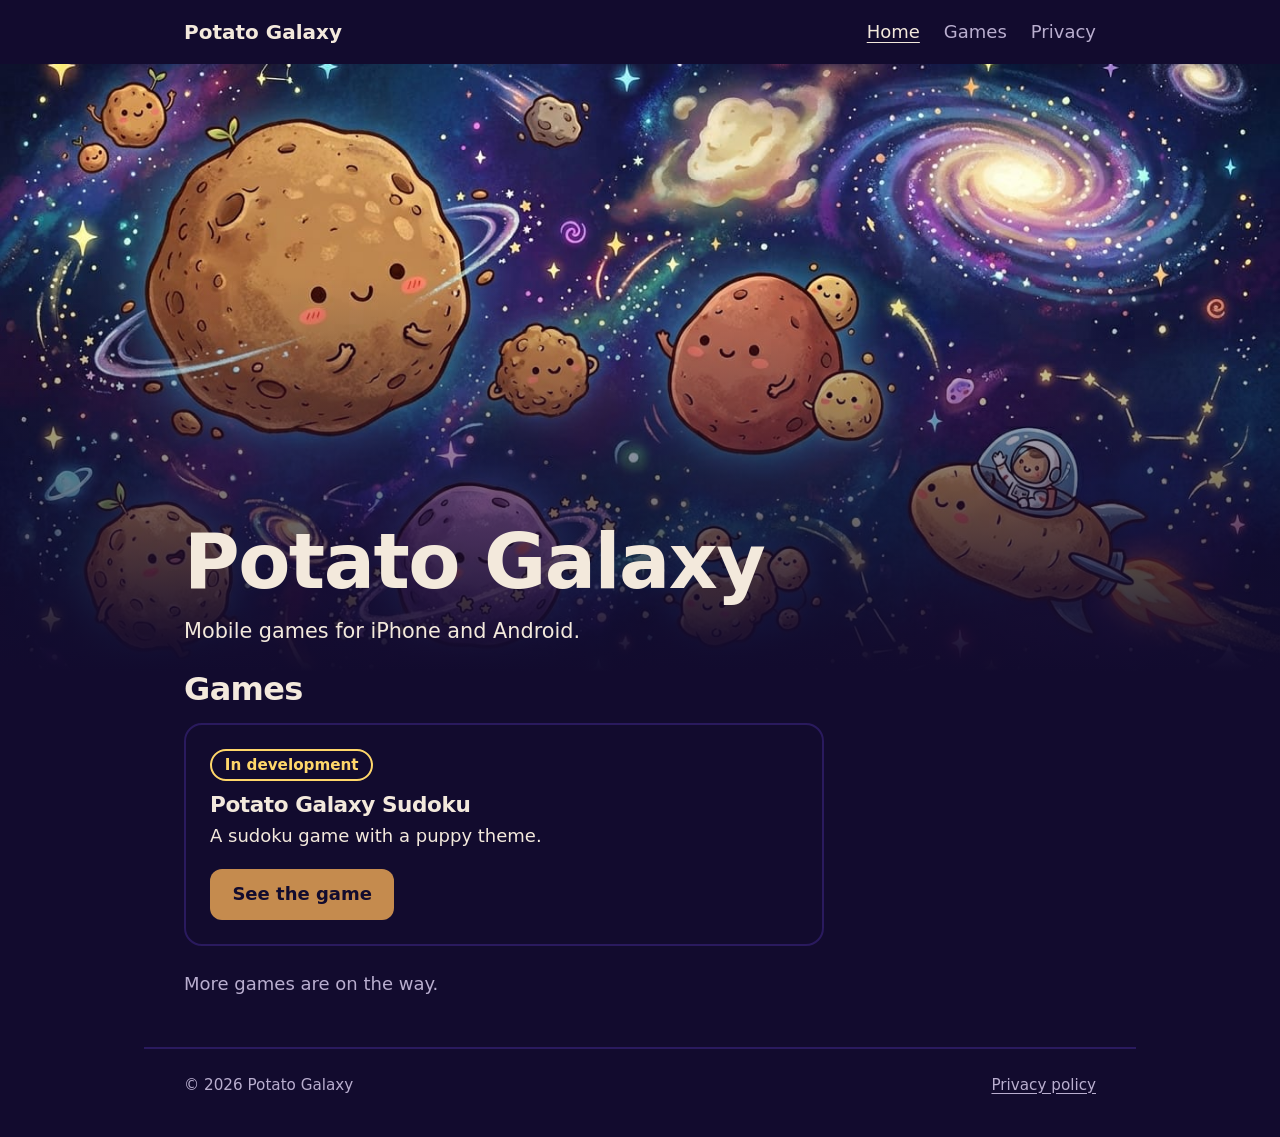
==== public/index.html @ cc900487 "Serve only the public folder" ====
<!DOCTYPE html>
<!--
  Purpose: Home page for potatogalaxy.com. Shows the hero art and the list of games.

  TODO:
   - Add Open Graph tags (og:title, og:image, og:url) once the final domain
     form (apex or www) is decided, so link previews work when shared.
   - Add each new game as another <article class="game"> in the Games section.
-->
<html lang="en">
<head>
  <meta charset="utf-8">
  <meta name="viewport" content="width=device-width, initial-scale=1">
  <title>Potato Galaxy | Mobile games for iPhone and Android</title>
  <meta name="description" content="Potato Galaxy makes mobile games for iPhone and Android. Next up: Potato Galaxy Sudoku, a puppy-themed sudoku game.">
  <meta name="theme-color" content="#120b2e">
  <!-- Inline emoji favicon: no extra file, no 404 for /favicon.ico -->
  <link rel="icon" href="data:image/svg+xml,%3Csvg xmlns='http://www.w3.org/2000/svg' viewBox='0 0 100 100'%3E%3Ctext y='.9em' font-size='90'%3E%F0%9F%A5%94%3C/text%3E%3C/svg%3E">
  <link rel="stylesheet" href="css/style.css">
</head>
<body>
  <!-- Lets keyboard users skip the navigation -->
  <a class="skip-link" href="#main">Skip to content</a>

  <header class="site-header">
    <a class="wordmark" href="index.html">Potato Galaxy</a>
    <nav class="site-nav" aria-label="Main">
      <a href="index.html" aria-current="page">Home</a>
      <a href="index.html#games">Games</a>
      <a href="privacy.html">Privacy</a>
    </nav>
  </header>

  <main id="main">
    <!-- Hero: the illustration is the first thing visitors see -->
    <div class="hero">
      <!-- alt text describes the image for screen readers and shows if the file fails to load -->
      <img src="images/hero.jpg" width="1408" height="768"
           alt="Cartoon potato planets with smiling faces floating in a colorful galaxy, with a small astronaut flying a potato-shaped rocket.">
      <div class="hero-text">
        <div class="wrap">
          <h1>Potato Galaxy</h1>
          <p>Mobile games for iPhone and Android.</p>
        </div>
      </div>
    </div>

    <!-- Games list -->
    <section id="games" class="wrap">
      <h2>Games</h2>

      <article class="game">
        <span class="status">In development</span>
        <h3>Potato Galaxy Sudoku</h3>
        <p>A sudoku game with a puppy theme.</p>
        <a class="btn" href="games/potato-galaxy-sudoku.html">See the game</a>
      </article>

      <p style="margin-top:1.5rem;color:var(--dim)">More games are on the way.</p>
    </section>
  </main>

  <footer class="site-footer">
    <span>&copy; 2026 Potato Galaxy</span>
    <a href="privacy.html">Privacy policy</a>
  </footer>
</body>
</html>
---- public/css/style.css ----
/*
 * Purpose: Shared stylesheet for potatogalaxy.com (all pages).
 *
 * TODO:
 *  - Replace the placeholder store buttons (.store-btn) with the official
 *    Google Play and App Store badges once the listings are live.
 *  - Add a light theme only if you actually want one; the site is dark-only.
 *  - Add screenshot styles (.shots) when game screenshots exist.
 */

/* ---------- Design tokens ---------- */
:root {
  --space:   #120b2e; /* page background, deep space */
  --nebula:  #2a1a5e; /* raised surfaces, borders */
  --russet:  #8c4a2f; /* pressed/hover accent */
  --tater:   #c58b4e; /* primary accent, buttons */
  --star:    #ffd76a; /* status highlights, focus ring */
  --cream:   #f3e9dc; /* main text */
  --dim:     #b9aecf; /* secondary text */

  /* System rounded fonts only: no external requests, so no cookie/GDPR issues */
  --font: ui-rounded, "SF Pro Rounded", "Hiragino Maru Gothic ProN",
          "Nunito", "Segoe UI", system-ui, -apple-system, sans-serif;

  --measure: 62ch; /* max line length for body text */
  --gutter: clamp(1rem, 4vw, 2.5rem);
}

/* ---------- Reset and base ---------- */
*, *::before, *::after { box-sizing: border-box; }

html { -webkit-text-size-adjust: 100%; }

body {
  margin: 0;
  background: var(--space); /* also the fallback if nothing else loads */
  color: var(--cream);
  font-family: var(--font);
  font-size: 1.125rem;
  line-height: 1.6;
}

img { max-width: 100%; height: auto; display: block; }

a { color: var(--star); text-underline-offset: 0.2em; }
a:hover { color: var(--cream); }

/* Visible keyboard focus on everything interactive */
:focus-visible {
  outline: 3px solid var(--star);
  outline-offset: 3px;
  border-radius: 4px;
}

/* Skip link: hidden until focused, lets keyboard users jump past the nav */
.skip-link {
  position: absolute;
  left: var(--gutter);
  top: -4rem;
  background: var(--star);
  color: var(--space);
  padding: 0.5rem 1rem;
  border-radius: 6px;
  z-index: 10;
}
.skip-link:focus { top: 0.5rem; }

/* ---------- Typography ---------- */
h1, h2, h3 {
  font-weight: 800;
  line-height: 1.1;
  letter-spacing: -0.02em;
  margin: 0 0 0.5em;
}
h1 { font-size: clamp(2.5rem, 7vw, 4.75rem); }
h2 { font-size: clamp(1.5rem, 3.5vw, 2rem); }
h3 { font-size: 1.35rem; }

p { margin: 0 0 1em; max-width: var(--measure); }
.lede { font-size: 1.3rem; color: var(--dim); }

/* ---------- Layout shell ---------- */
.wrap {
  width: 100%;
  max-width: 62rem;
  margin: 0 auto;
  padding: 0 var(--gutter);
}

/* Header: wordmark left, nav right; wraps on narrow screens */
.site-header {
  display: flex;
  flex-wrap: wrap;
  align-items: center;
  justify-content: space-between;
  gap: 0.5rem 1.5rem;
  padding: 1rem var(--gutter);
  max-width: 62rem;
  margin: 0 auto;
}
.wordmark {
  color: var(--cream);
  font-weight: 800;
  font-size: 1.25rem;
  text-decoration: none;
}
.site-nav { display: flex; gap: 1.5rem; }
.site-nav a { color: var(--dim); text-decoration: none; }
.site-nav a:hover,
.site-nav a[aria-current="page"] { color: var(--cream); text-decoration: underline; }

main { display: block; }
section { padding: 2.5rem 0; }

/* ---------- Hero (home page) ---------- */
.hero {
  position: relative;
  background: var(--nebula); /* fallback color if the image fails to load */
  overflow: hidden;
}
.hero img {
  width: 100%;
  height: clamp(18rem, 52vw, 38rem);
  object-fit: cover;
  object-position: 30% 50%; /* keeps the big potato planet in frame on narrow screens */
}
/* Fade the image into the page so the title sits on a calm area */
.hero::after {
  content: "";
  position: absolute;
  inset: 0;
  background: linear-gradient(to bottom, rgba(18, 11, 46, 0) 35%, var(--space) 100%);
  pointer-events: none;
}
.hero-text {
  position: absolute;
  left: 0;
  right: 0;
  bottom: 0;
  z-index: 1;
  padding-bottom: 1.5rem;
}
.hero-text h1 { margin-bottom: 0.15em; }
.hero-text p { margin: 0; font-size: 1.3rem; color: var(--cream); }

/* ---------- Game list entry ---------- */
.game {
  border: 2px solid var(--nebula);
  border-radius: 18px;
  padding: 1.5rem;
  max-width: 40rem;
}
.game h3 { margin-bottom: 0.25em; }
.game p { margin-bottom: 1em; }

/* Status label such as "In development" */
.status {
  display: inline-block;
  border: 2px solid var(--star);
  color: var(--star);
  border-radius: 999px;
  padding: 0.1rem 0.8rem;
  font-size: 0.95rem;
  font-weight: 700;
  margin-bottom: 0.75rem;
}

/* ---------- Buttons ---------- */
.btn,
.store-btn {
  display: inline-block;
  background: var(--tater);
  color: var(--space);
  font-weight: 800;
  text-decoration: none;
  padding: 0.7rem 1.4rem;
  border-radius: 12px;
}
.btn:hover,
.store-btn:hover { background: var(--star); color: var(--space); }

.store-links { display: flex; flex-wrap: wrap; gap: 0.75rem; margin: 1.25rem 0; }

/* Placeholder store button before the listing exists: looks inactive */
.store-btn[aria-disabled="true"] {
  background: transparent;
  color: var(--dim);
  border: 2px dashed var(--nebula);
  cursor: not-allowed;
}
.store-btn[aria-disabled="true"]:hover { background: transparent; color: var(--dim); }

/* ---------- Text pages (game detail, privacy, 404) ---------- */
.page-head { padding-top: 2rem; }
.prose h2 { margin-top: 1.75em; }
.prose ul { max-width: var(--measure); padding-left: 1.25rem; }

/* TODO markers in the privacy template so unfinished parts stand out */
.todo {
  background: rgba(255, 215, 106, 0.15);
  border-left: 4px solid var(--star);
  padding: 0.1rem 0.6rem;
}

/* ---------- Footer ---------- */
.site-footer {
  margin-top: 3rem;
  padding: 1.5rem var(--gutter) 2.5rem;
  max-width: 62rem;
  margin-left: auto;
  margin-right: auto;
  border-top: 2px solid var(--nebula);
  color: var(--dim);
  font-size: 0.95rem;
  display: flex;
  flex-wrap: wrap;
  justify-content: space-between;
  gap: 0.5rem 1.5rem;
}
.site-footer a { color: var(--dim); }
.site-footer a:hover { color: var(--cream); }

/* ---------- Reduced motion: no transitions or smooth scrolling ---------- */
@media (prefers-reduced-motion: reduce) {
  * { transition: none !important; scroll-behavior: auto !important; }
}
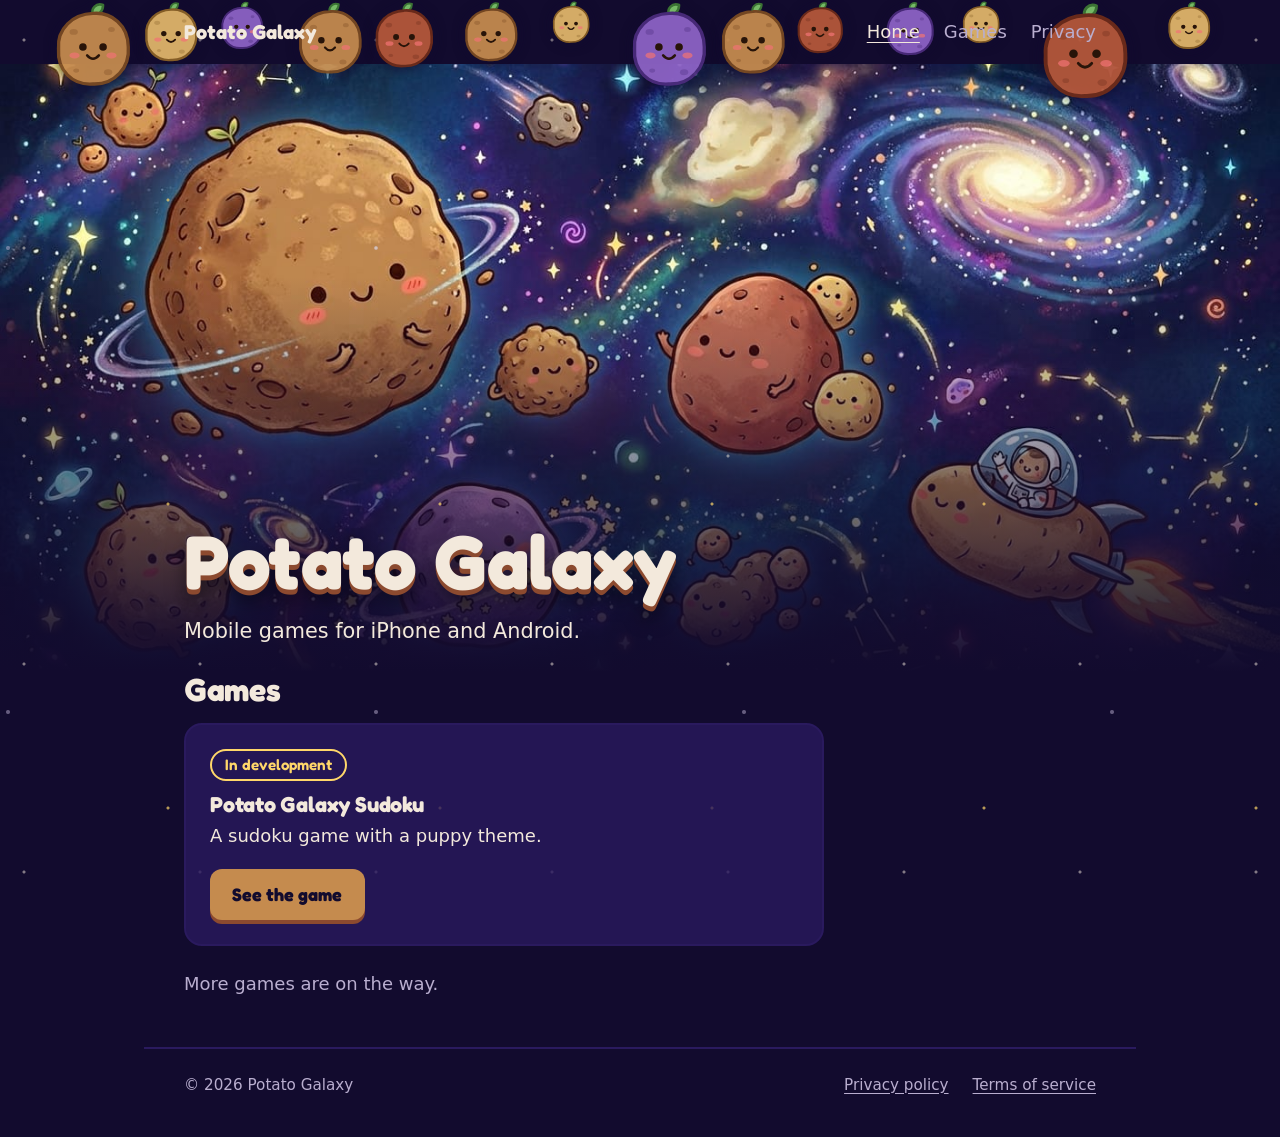
==== commit ca38d5f0: "Add terms of service, expand the privacy policy and add falling potatoes Co-Authored-By: Claude Opus" ====
--- a/public/index.html
+++ b/public/index.html
@@ -21,6 +21,44 @@
 <body>
   <!-- Lets keyboard users skip the navigation -->
   <a class="skip-link" href="#main">Skip to content</a>
+
+  <!-- Potato drawing, defined once and reused by every falling potato below -->
+  <svg width="0" height="0" style="position:absolute" aria-hidden="true">
+    <symbol id="potato" viewBox="0 -8 100 108">
+      <path d="M50 10 C47 2 54 -5 62 -2 C62 6 56 10 50 10 Z" fill="#7cc36a" stroke="#3f7a35" stroke-width="3" stroke-linejoin="round"/>
+      <path d="M50 8 C72 6 92 22 92 48 C94 72 76 93 50 92 C26 94 7 76 9 50 C7 26 26 9 50 8 Z" fill="var(--skin)" stroke="var(--line)" stroke-width="4"/>
+      <g fill="var(--line)" opacity="0.3">
+        <ellipse cx="27" cy="30" rx="5" ry="3.5"/>
+        <ellipse cx="72" cy="27" rx="4" ry="3"/>
+        <ellipse cx="68" cy="78" rx="5" ry="3.5"/>
+        <ellipse cx="30" cy="76" rx="3.5" ry="2.5"/>
+      </g>
+      <circle cx="38" cy="48" r="4.5" fill="#2b1608"/>
+      <circle cx="62" cy="48" r="4.5" fill="#2b1608"/>
+      <path d="M43 58 Q50 66 57 58" fill="none" stroke="#2b1608" stroke-width="3" stroke-linecap="round"/>
+      <ellipse cx="28" cy="58" rx="6" ry="3.5" fill="#ff7a7a" opacity="0.7"/>
+      <ellipse cx="72" cy="58" rx="6" ry="3.5" fill="#ff7a7a" opacity="0.7"/>
+    </symbol>
+  </svg>
+
+  <!-- Falling potatoes: decoration only, hidden from screen readers.
+       Each one sets its own position, size, speed and colour; the motion is in style.css. -->
+  <div class="potato-sky" aria-hidden="true">
+    <svg class="spud" style="--x:4%;--size:5.25rem;--time:30s;--delay:-3s;--drift:5vw;--spin:220deg;--rest:12%;--skin:#c58b4e;--line:#7a4a22"><use href="#potato"/></svg>
+    <svg class="spud" style="--x:17%;--size:3rem;--time:22s;--delay:-14s;--drift:-3vw;--spin:-300deg;--rest:58%;--skin:#8d62c4;--line:#4b2c7c"><use href="#potato"/></svg>
+    <svg class="spud" style="--x:29%;--size:4.125rem;--time:34s;--delay:-22s;--drift:4vw;--spin:160deg;--rest:82%;--skin:#b5583a;--line:#6e2c1a"><use href="#potato"/></svg>
+    <svg class="spud" style="--x:43%;--size:2.625rem;--time:24s;--delay:-8s;--drift:-4vw;--spin:340deg;--rest:30%;--skin:#e0b56a;--line:#8c6226"><use href="#potato"/></svg>
+    <svg class="spud" style="--x:56%;--size:4.5rem;--time:28s;--delay:-18s;--drift:3vw;--spin:-200deg;--rest:68%;--skin:#c58b4e;--line:#7a4a22"><use href="#potato"/></svg>
+    <svg class="spud" style="--x:69%;--size:3.375rem;--time:20s;--delay:-1s;--drift:-5vw;--spin:280deg;--rest:18%;--skin:#8d62c4;--line:#4b2c7c"><use href="#potato"/></svg>
+    <svg class="spud" style="--x:81%;--size:6rem;--time:36s;--delay:-27s;--drift:-3vw;--spin:-140deg;--rest:46%;--skin:#b5583a;--line:#6e2c1a"><use href="#potato"/></svg>
+    <svg class="spud" style="--x:91%;--size:3rem;--time:25s;--delay:-11s;--drift:-6vw;--spin:320deg;--rest:88%;--skin:#e0b56a;--line:#8c6226"><use href="#potato"/></svg>
+    <svg class="spud" style="--x:36%;--size:3.75rem;--time:32s;--delay:-29s;--drift:6vw;--spin:-260deg;--rest:5%;--skin:#c58b4e;--line:#7a4a22"><use href="#potato"/></svg>
+    <svg class="spud" style="--x:75%;--size:2.625rem;--time:23s;--delay:-17s;--drift:2vw;--spin:240deg;--rest:76%;--skin:#e0b56a;--line:#8c6226"><use href="#potato"/></svg>
+    <svg class="spud" style="--x:11%;--size:3.75rem;--time:27s;--delay:-20s;--drift:3vw;--spin:-180deg;--rest:38%;--skin:#e0b56a;--line:#8c6226"><use href="#potato"/></svg>
+    <svg class="spud" style="--x:23%;--size:4.5rem;--time:33s;--delay:-9s;--drift:-4vw;--spin:200deg;--rest:24%;--skin:#c58b4e;--line:#7a4a22"><use href="#potato"/></svg>
+    <svg class="spud" style="--x:49%;--size:5.25rem;--time:38s;--delay:-33s;--drift:5vw;--spin:-120deg;--rest:92%;--skin:#8d62c4;--line:#4b2c7c"><use href="#potato"/></svg>
+    <svg class="spud" style="--x:62%;--size:3.25rem;--time:26s;--delay:-6s;--drift:-2vw;--spin:300deg;--rest:40%;--skin:#b5583a;--line:#6e2c1a"><use href="#potato"/></svg>
+  </div>
 
   <header class="site-header">
     <a class="wordmark" href="index.html">Potato Galaxy</a>
@@ -62,7 +100,10 @@
 
   <footer class="site-footer">
     <span>&copy; 2026 Potato Galaxy</span>
-    <a href="privacy.html">Privacy policy</a>
+    <span class="footer-links">
+      <a href="privacy.html">Privacy policy</a>
+      <a href="terms.html">Terms of service</a>
+    </span>
   </footer>
 </body>
 </html>
--- a/public/css/style.css
+++ b/public/css/style.css
@@ -8,6 +8,16 @@
  *  - Add screenshot styles (.shots) when game screenshots exist.
  */
 
+/* ---------- Display font ---------- */
+/* Fredoka (SIL Open Font License), served from this site: no external requests,
+   so no cookie/GDPR issues. Used for headings, buttons and labels only. */
+@font-face {
+  font-family: "Fredoka";
+  src: url("../fonts/fredoka-latin.woff2") format("woff2");
+  font-weight: 300 700;
+  font-display: swap; /* text shows in the fallback font while this loads */
+}
+
 /* ---------- Design tokens ---------- */
 :root {
   --space:   #120b2e; /* page background, deep space */
@@ -18,9 +28,12 @@
   --cream:   #f3e9dc; /* main text */
   --dim:     #b9aecf; /* secondary text */
 
-  /* System rounded fonts only: no external requests, so no cookie/GDPR issues */
+  /* Body text: system rounded fonts */
   --font: ui-rounded, "SF Pro Rounded", "Hiragino Maru Gothic ProN",
           "Nunito", "Segoe UI", system-ui, -apple-system, sans-serif;
+  /* Headings, buttons, labels: chunky rounded display font */
+  --display: "Fredoka", ui-rounded, "SF Pro Rounded", "Hiragino Maru Gothic ProN",
+             "Nunito", "Segoe UI", system-ui, -apple-system, sans-serif;
 
   --measure: 62ch; /* max line length for body text */
   --gutter: clamp(1rem, 4vw, 2.5rem);
@@ -67,9 +80,10 @@
 
 /* ---------- Typography ---------- */
 h1, h2, h3 {
-  font-weight: 800;
+  font-family: var(--display);
+  font-weight: 700;
   line-height: 1.1;
-  letter-spacing: -0.02em;
+  letter-spacing: -0.01em;
   margin: 0 0 0.5em;
 }
 h1 { font-size: clamp(2.5rem, 7vw, 4.75rem); }
@@ -100,7 +114,8 @@
 }
 .wordmark {
   color: var(--cream);
-  font-weight: 800;
+  font-family: var(--display);
+  font-weight: 700;
   font-size: 1.25rem;
   text-decoration: none;
 }
@@ -140,7 +155,11 @@
   z-index: 1;
   padding-bottom: 1.5rem;
 }
-.hero-text h1 { margin-bottom: 0.15em; }
+/* Chunky drop shadow, like a game title */
+.hero-text h1 {
+  margin-bottom: 0.15em;
+  text-shadow: 0 0.07em 0 var(--russet), 0 0.14em 0.25em rgba(0, 0, 0, 0.5);
+}
 .hero-text p { margin: 0; font-size: 1.3rem; color: var(--cream); }
 
 /* ---------- Game list entry ---------- */
@@ -149,6 +168,7 @@
   border-radius: 18px;
   padding: 1.5rem;
   max-width: 40rem;
+  background: rgba(42, 26, 94, 0.8); /* potatoes pass behind the card and show through faintly */
 }
 .game h3 { margin-bottom: 0.25em; }
 .game p { margin-bottom: 1em; }
@@ -160,8 +180,9 @@
   color: var(--star);
   border-radius: 999px;
   padding: 0.1rem 0.8rem;
+  font-family: var(--display);
   font-size: 0.95rem;
-  font-weight: 700;
+  font-weight: 600;
   margin-bottom: 0.75rem;
 }
 
@@ -171,13 +192,19 @@
   display: inline-block;
   background: var(--tater);
   color: var(--space);
-  font-weight: 800;
+  font-family: var(--display);
+  font-weight: 700;
   text-decoration: none;
   padding: 0.7rem 1.4rem;
   border-radius: 12px;
+  /* Solid lower edge so the button looks like a pressable game button */
+  box-shadow: 0 4px 0 var(--russet);
+  transition: transform 0.12s ease, box-shadow 0.12s ease;
 }
 .btn:hover,
-.store-btn:hover { background: var(--star); color: var(--space); }
+.store-btn:hover { background: var(--star); color: var(--space); transform: translateY(-2px); box-shadow: 0 6px 0 var(--russet); }
+.btn:active,
+.store-btn:active { transform: translateY(3px); box-shadow: 0 1px 0 var(--russet); }
 
 .store-links { display: flex; flex-wrap: wrap; gap: 0.75rem; margin: 1.25rem 0; }
 
@@ -187,12 +214,15 @@
   color: var(--dim);
   border: 2px dashed var(--nebula);
   cursor: not-allowed;
-}
-.store-btn[aria-disabled="true"]:hover { background: transparent; color: var(--dim); }
+  box-shadow: none;
+}
+.store-btn[aria-disabled="true"]:hover,
+.store-btn[aria-disabled="true"]:active { background: transparent; color: var(--dim); transform: none; box-shadow: none; }
 
 /* ---------- Text pages (game detail, privacy, 404) ---------- */
 .page-head { padding-top: 2rem; }
 .prose h2 { margin-top: 1.75em; }
+.prose h3 { margin-top: 1.5em; }
 .prose ul { max-width: var(--measure); padding-left: 1.25rem; }
 
 /* TODO markers in the privacy template so unfinished parts stand out */
@@ -217,10 +247,60 @@
   justify-content: space-between;
   gap: 0.5rem 1.5rem;
 }
+.footer-links { display: flex; flex-wrap: wrap; gap: 0.5rem 1.5rem; }
 .site-footer a { color: var(--dim); }
 .site-footer a:hover { color: var(--cream); }
+
+/* ---------- Falling potatoes (home page background) ---------- */
+/* Decorative only: covers the whole screen, in front of the banner image
+   but behind the text, and ignores the mouse */
+.potato-sky {
+  position: fixed;
+  inset: 0;
+  z-index: 1;
+  overflow: hidden;
+  pointer-events: none;
+  /* A few faint stars */
+  background-image:
+    radial-gradient(circle, rgba(255, 215, 106, 0.7) 0 1px, transparent 2px),
+    radial-gradient(circle, rgba(243, 233, 220, 0.5) 0 1px, transparent 2px),
+    radial-gradient(circle, rgba(185, 174, 207, 0.5) 0 1.5px, transparent 2.5px);
+  background-size: 17rem 19rem, 11rem 13rem, 23rem 29rem;
+  background-position: 2rem 3rem, 7rem 9rem, 12rem 1rem;
+}
+/* Each potato sets --x, --size, --time, --delay, --drift, --spin, --rest,
+   --skin and --line in its style attribute (see index.html) */
+.spud {
+  position: absolute;
+  top: 0;
+  left: var(--x);
+  width: var(--size);
+  height: calc(var(--size) * 1.08);
+  opacity: 0.95;
+  /* Dark halo so a potato stands out from the banner art behind it */
+  filter: drop-shadow(0 0 0.4rem rgba(18, 11, 46, 0.9));
+  animation: spud-fall var(--time) linear var(--delay) infinite;
+  will-change: transform;
+}
+@keyframes spud-fall {
+  from { transform: translate3d(0, -8rem, 0) rotate(0deg); }
+  to   { transform: translate3d(var(--drift), calc(100vh + 8rem), 0) rotate(var(--spin)); }
+}
+/* Text and cards stay in front of the potatoes */
+.site-header,
+main > section,
+.site-footer { position: relative; z-index: 2; }
+.hero-text { z-index: 2; }
+
+/* Fewer potatoes on small screens */
+@media (max-width: 40rem) {
+  .spud:nth-child(n+8) { display: none; }
+  .spud { width: calc(var(--size) * 0.7); height: calc(var(--size) * 0.76); }
+}
 
 /* ---------- Reduced motion: no transitions or smooth scrolling ---------- */
 @media (prefers-reduced-motion: reduce) {
   * { transition: none !important; scroll-behavior: auto !important; }
-}
+  /* Potatoes stay still, scattered over the page */
+  .spud { animation: none; top: var(--rest); }
+}
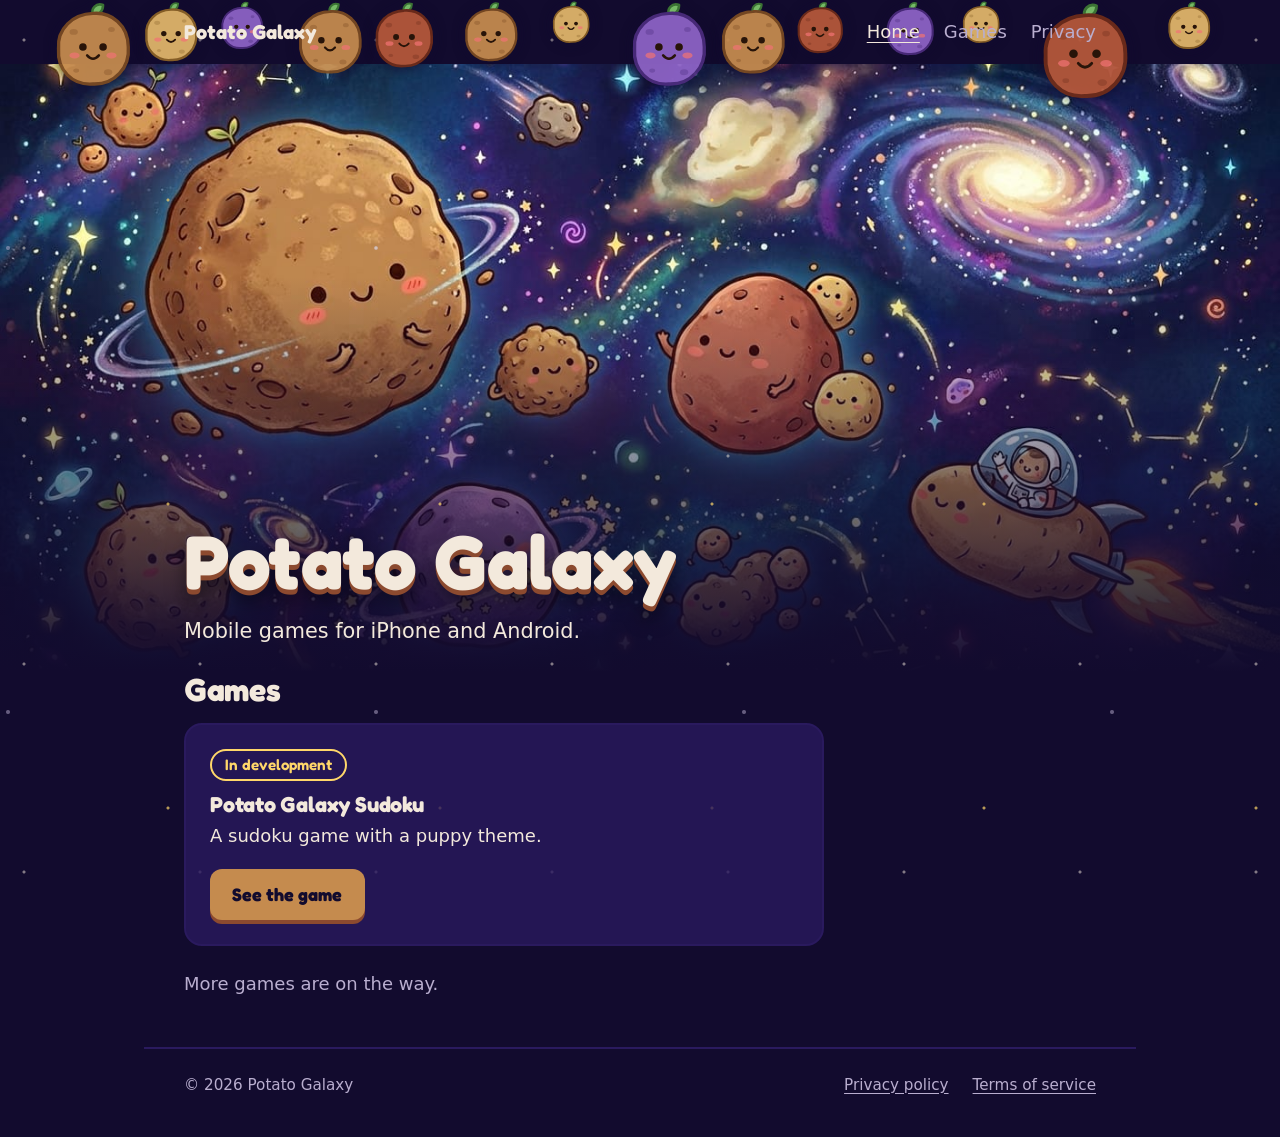
==== commit 1cf4a07e: "Add a click reaction to the falling potatoes and the Dutch business details Co-Authored-By: Claude O" ====
--- a/public/index.html
+++ b/public/index.html
@@ -17,32 +17,49 @@
   <!-- Inline emoji favicon: no extra file, no 404 for /favicon.ico -->
   <link rel="icon" href="data:image/svg+xml,%3Csvg xmlns='http://www.w3.org/2000/svg' viewBox='0 0 100 100'%3E%3Ctext y='.9em' font-size='90'%3E%F0%9F%A5%94%3C/text%3E%3C/svg%3E">
   <link rel="stylesheet" href="css/style.css">
+  <!-- defer: runs after the page is parsed, never blocks rendering -->
+  <script src="js/potatoes.js" defer></script>
 </head>
 <body>
   <!-- Lets keyboard users skip the navigation -->
   <a class="skip-link" href="#main">Skip to content</a>
 
-  <!-- Potato drawing, defined once and reused by every falling potato below -->
+  <!-- Potato drawing, defined once and reused by every falling potato below.
+       Two faces: #potato (happy) and #potato-wow (surprised, shown when clicked). -->
   <svg width="0" height="0" style="position:absolute" aria-hidden="true">
+    <defs>
+      <g id="potato-body">
+        <path d="M50 10 C47 2 54 -5 62 -2 C62 6 56 10 50 10 Z" fill="#7cc36a" stroke="#3f7a35" stroke-width="3" stroke-linejoin="round"/>
+        <path d="M50 8 C72 6 92 22 92 48 C94 72 76 93 50 92 C26 94 7 76 9 50 C7 26 26 9 50 8 Z" fill="var(--skin)" stroke="var(--line)" stroke-width="4"/>
+        <g fill="var(--line)" opacity="0.3">
+          <ellipse cx="27" cy="30" rx="5" ry="3.5"/>
+          <ellipse cx="72" cy="27" rx="4" ry="3"/>
+          <ellipse cx="68" cy="78" rx="5" ry="3.5"/>
+          <ellipse cx="30" cy="76" rx="3.5" ry="2.5"/>
+        </g>
+        <ellipse cx="28" cy="58" rx="6" ry="3.5" fill="#ff7a7a" opacity="0.7"/>
+        <ellipse cx="72" cy="58" rx="6" ry="3.5" fill="#ff7a7a" opacity="0.7"/>
+      </g>
+    </defs>
     <symbol id="potato" viewBox="0 -8 100 108">
-      <path d="M50 10 C47 2 54 -5 62 -2 C62 6 56 10 50 10 Z" fill="#7cc36a" stroke="#3f7a35" stroke-width="3" stroke-linejoin="round"/>
-      <path d="M50 8 C72 6 92 22 92 48 C94 72 76 93 50 92 C26 94 7 76 9 50 C7 26 26 9 50 8 Z" fill="var(--skin)" stroke="var(--line)" stroke-width="4"/>
-      <g fill="var(--line)" opacity="0.3">
-        <ellipse cx="27" cy="30" rx="5" ry="3.5"/>
-        <ellipse cx="72" cy="27" rx="4" ry="3"/>
-        <ellipse cx="68" cy="78" rx="5" ry="3.5"/>
-        <ellipse cx="30" cy="76" rx="3.5" ry="2.5"/>
-      </g>
+      <use href="#potato-body"/>
       <circle cx="38" cy="48" r="4.5" fill="#2b1608"/>
       <circle cx="62" cy="48" r="4.5" fill="#2b1608"/>
       <path d="M43 58 Q50 66 57 58" fill="none" stroke="#2b1608" stroke-width="3" stroke-linecap="round"/>
-      <ellipse cx="28" cy="58" rx="6" ry="3.5" fill="#ff7a7a" opacity="0.7"/>
-      <ellipse cx="72" cy="58" rx="6" ry="3.5" fill="#ff7a7a" opacity="0.7"/>
+    </symbol>
+    <symbol id="potato-wow" viewBox="0 -8 100 108">
+      <use href="#potato-body"/>
+      <circle cx="37" cy="46" r="7" fill="#fff"/>
+      <circle cx="63" cy="46" r="7" fill="#fff"/>
+      <circle cx="37" cy="46" r="3.5" fill="#2b1608"/>
+      <circle cx="63" cy="46" r="3.5" fill="#2b1608"/>
+      <ellipse cx="50" cy="64" rx="5" ry="6.5" fill="#2b1608"/>
     </symbol>
   </svg>
 
   <!-- Falling potatoes: decoration only, hidden from screen readers.
-       Each one sets its own position, size, speed and colour; the motion is in style.css. -->
+       Each one sets its own position, size, speed and colour; the motion is in style.css.
+       Clicking one makes it jump (js/potatoes.js). -->
   <div class="potato-sky" aria-hidden="true">
     <svg class="spud" style="--x:4%;--size:5.25rem;--time:30s;--delay:-3s;--drift:5vw;--spin:220deg;--rest:12%;--skin:#c58b4e;--line:#7a4a22"><use href="#potato"/></svg>
     <svg class="spud" style="--x:17%;--size:3rem;--time:22s;--delay:-14s;--drift:-3vw;--spin:-300deg;--rest:58%;--skin:#8d62c4;--line:#4b2c7c"><use href="#potato"/></svg>
--- a/public/css/style.css
+++ b/public/css/style.css
@@ -281,11 +281,49 @@
   filter: drop-shadow(0 0 0.4rem rgba(18, 11, 46, 0.9));
   animation: spud-fall var(--time) linear var(--delay) infinite;
   will-change: transform;
+  overflow: visible; /* the jump below may leave the potato's own box */
 }
 @keyframes spud-fall {
   from { transform: translate3d(0, -8rem, 0) rotate(0deg); }
   to   { transform: translate3d(var(--drift), calc(100vh + 8rem), 0) rotate(var(--spin)); }
 }
+/* Clicked potato (class set by js/potatoes.js): squash, jump with a spin, land.
+   The jump runs on the drawing inside, so the fall on .spud carries on. */
+.spud use { transform-box: fill-box; transform-origin: 50% 60%; }
+.spud.is-popped use { animation: spud-pop 0.7s ease-out; }
+@keyframes spud-pop {
+  0%   { transform: scale(1, 1); }
+  15%  { transform: scale(1.35, 0.65); }
+  45%  { transform: translateY(-45%) scale(0.85, 1.2) rotate(200deg); }
+  75%  { transform: translateY(0) scale(1.2, 0.8) rotate(360deg); }
+  100% { transform: scale(1, 1) rotate(360deg); }
+}
+/* Sparkles and the word that fly off a clicked potato */
+.spud-spark,
+.spud-word {
+  position: absolute;
+  pointer-events: none;
+  transform: translate(-50%, -50%);
+  color: var(--star);
+}
+.spud-spark { font-size: 1.1rem; animation: spud-spark 0.6s ease-out forwards; }
+.spud-word {
+  font-family: var(--display);
+  font-weight: 700;
+  font-size: 1.2rem;
+  white-space: nowrap;
+  text-shadow: 0 2px 0 var(--russet), 0 0 0.5rem var(--space);
+  animation: spud-word 0.9s ease-out forwards;
+}
+@keyframes spud-spark {
+  to { transform: translate(calc(-50% + var(--dx)), calc(-50% + var(--dy))) scale(0.3) rotate(180deg); opacity: 0; }
+}
+@keyframes spud-word {
+  0%   { transform: translate(-50%, -50%) scale(0.4) rotate(-8deg); opacity: 0; }
+  25%  { transform: translate(-50%, -160%) scale(1.15) rotate(-8deg); opacity: 1; }
+  100% { transform: translate(-50%, -280%) scale(1) rotate(-8deg); opacity: 0; }
+}
+
 /* Text and cards stay in front of the potatoes */
 .site-header,
 main > section,
@@ -303,4 +341,7 @@
   * { transition: none !important; scroll-behavior: auto !important; }
   /* Potatoes stay still, scattered over the page */
   .spud { animation: none; top: var(--rest); }
-}
+  /* A clicked potato still pulls its surprised face, but nothing jumps or flies */
+  .spud.is-popped use { animation: none; }
+  .spud-spark, .spud-word { display: none; }
+}
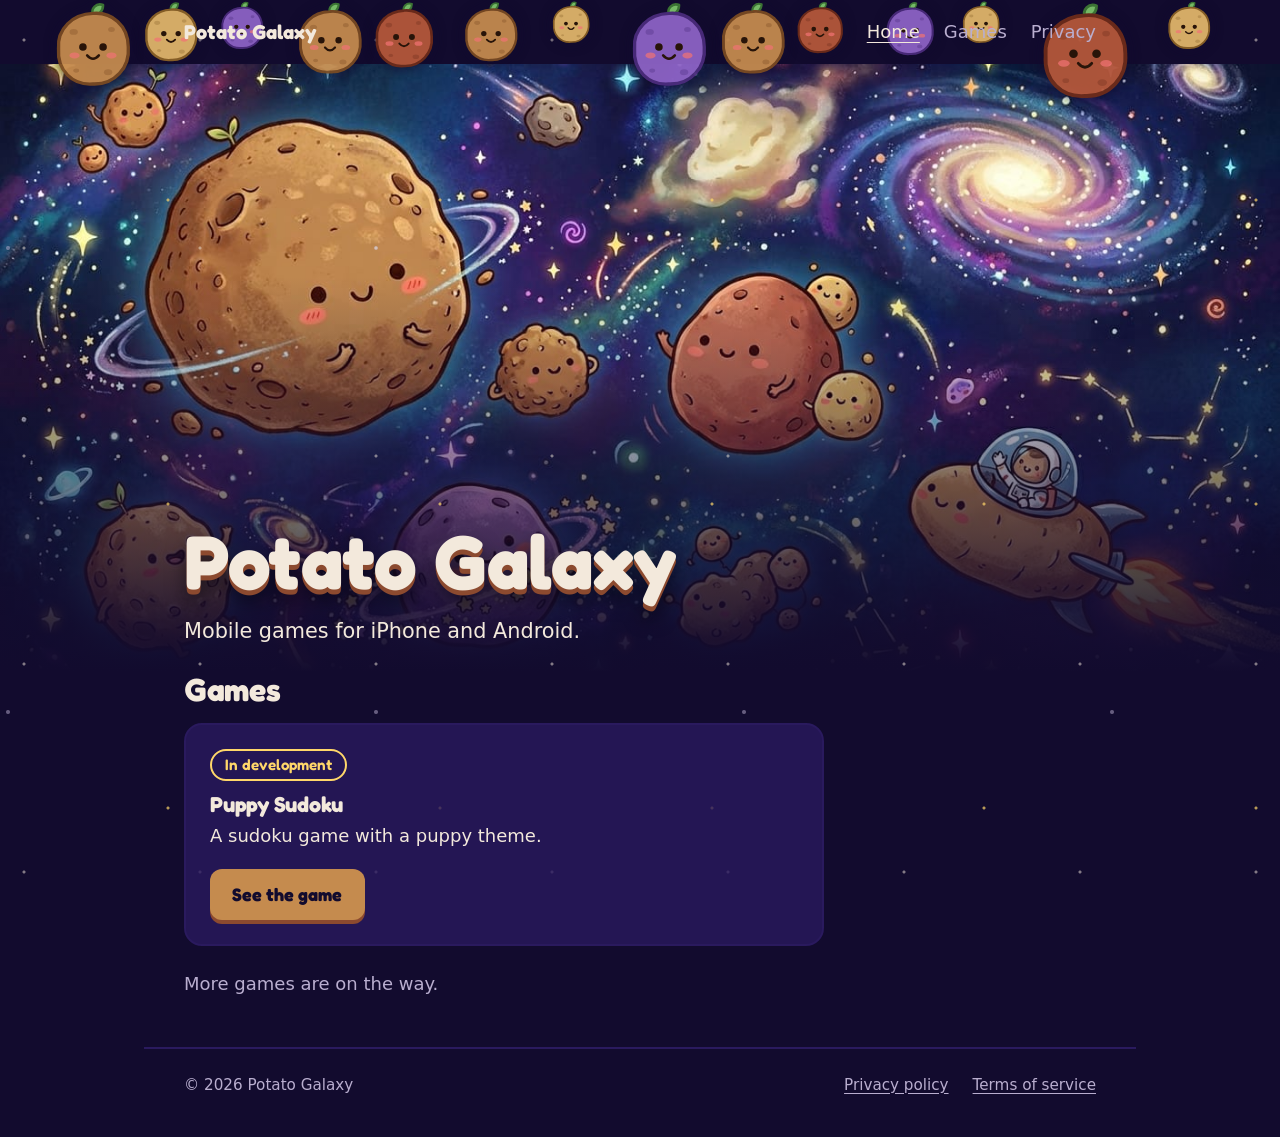
==== commit 0be45adc: "Rename the game to Puppy Sudoku and add app-ads.txt The game page moves to games/puppy-sudoku.html w" ====
--- a/public/index.html
+++ b/public/index.html
@@ -12,7 +12,7 @@
   <meta charset="utf-8">
   <meta name="viewport" content="width=device-width, initial-scale=1">
   <title>Potato Galaxy | Mobile games for iPhone and Android</title>
-  <meta name="description" content="Potato Galaxy makes mobile games for iPhone and Android. Next up: Potato Galaxy Sudoku, a puppy-themed sudoku game.">
+  <meta name="description" content="Potato Galaxy makes mobile games for iPhone and Android. Next up: Puppy Sudoku, a puppy-themed sudoku game.">
   <meta name="theme-color" content="#120b2e">
   <!-- Inline emoji favicon: no extra file, no 404 for /favicon.ico -->
   <link rel="icon" href="data:image/svg+xml,%3Csvg xmlns='http://www.w3.org/2000/svg' viewBox='0 0 100 100'%3E%3Ctext y='.9em' font-size='90'%3E%F0%9F%A5%94%3C/text%3E%3C/svg%3E">
@@ -106,9 +106,9 @@
 
       <article class="game">
         <span class="status">In development</span>
-        <h3>Potato Galaxy Sudoku</h3>
+        <h3>Puppy Sudoku</h3>
         <p>A sudoku game with a puppy theme.</p>
-        <a class="btn" href="games/potato-galaxy-sudoku.html">See the game</a>
+        <a class="btn" href="games/puppy-sudoku.html">See the game</a>
       </article>
 
       <p style="margin-top:1.5rem;color:var(--dim)">More games are on the way.</p>
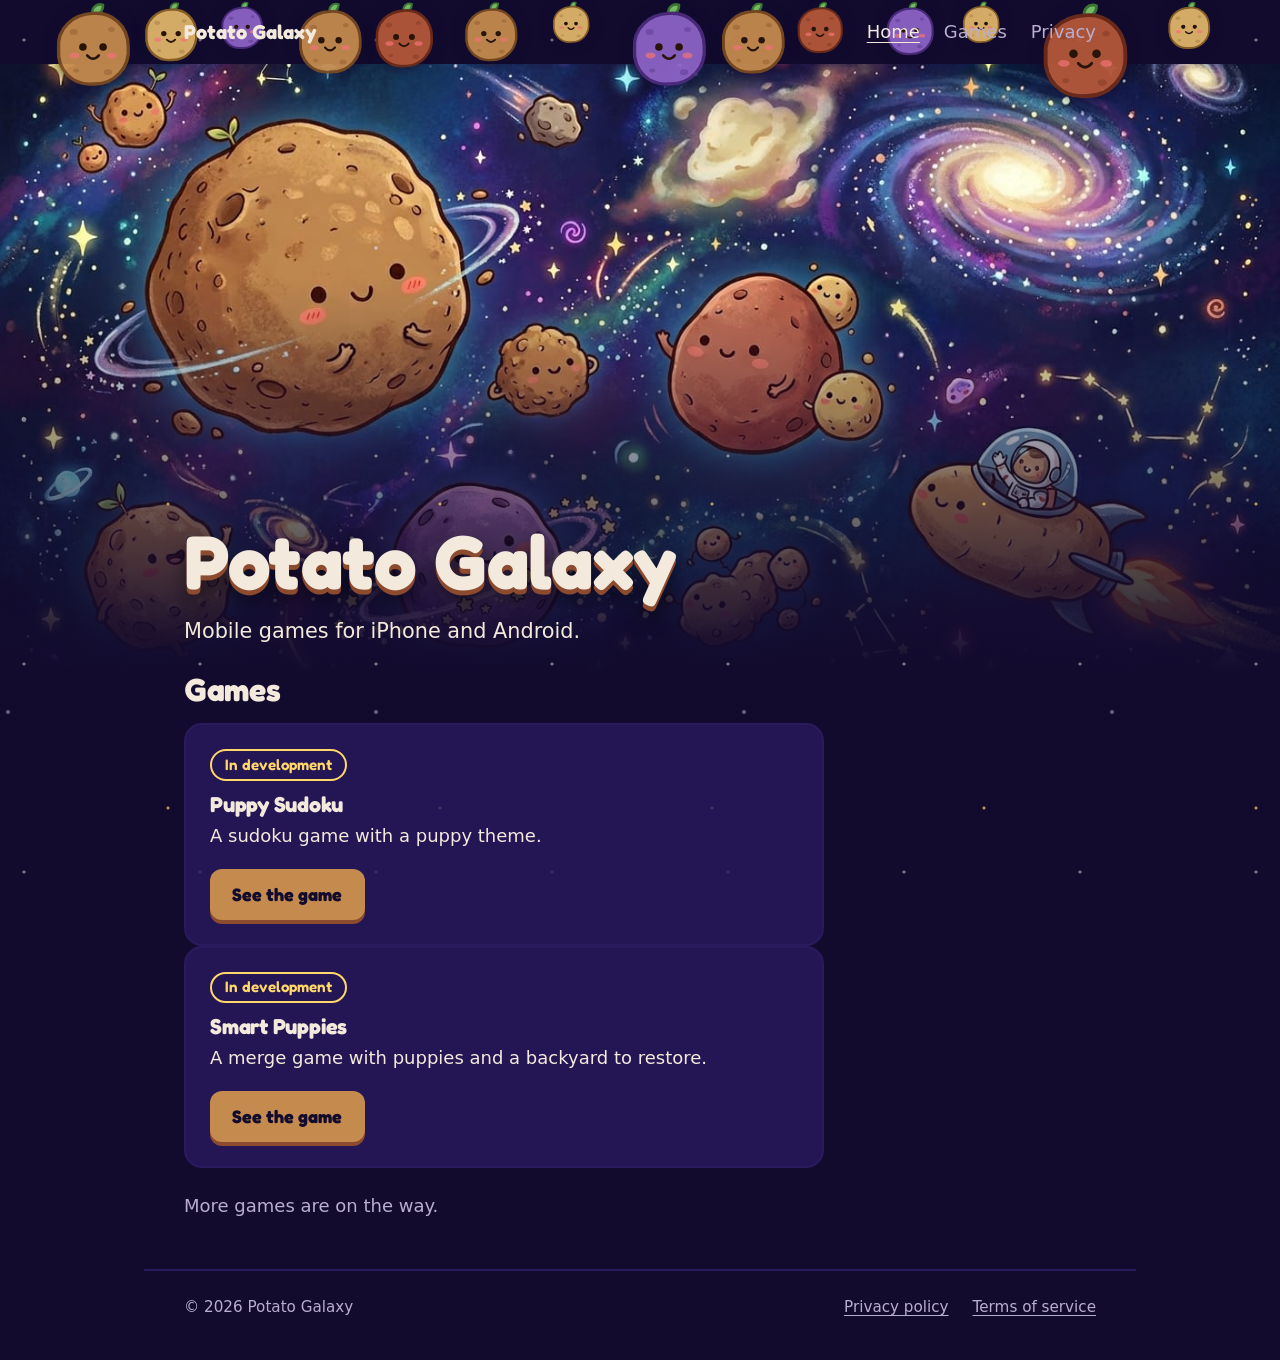
==== commit ead89fd2: "Add Smart Puppies and a page on deleting your data Smart Puppies gets its game page and a place in t" ====
--- a/public/index.html
+++ b/public/index.html
@@ -12,7 +12,7 @@
   <meta charset="utf-8">
   <meta name="viewport" content="width=device-width, initial-scale=1">
   <title>Potato Galaxy | Mobile games for iPhone and Android</title>
-  <meta name="description" content="Potato Galaxy makes mobile games for iPhone and Android. Next up: Puppy Sudoku, a puppy-themed sudoku game.">
+  <meta name="description" content="Potato Galaxy makes mobile games for iPhone and Android. Next up: Puppy Sudoku, a puppy-themed sudoku game, and Smart Puppies, a merge game.">
   <meta name="theme-color" content="#120b2e">
   <!-- Inline emoji favicon: no extra file, no 404 for /favicon.ico -->
   <link rel="icon" href="data:image/svg+xml,%3Csvg xmlns='http://www.w3.org/2000/svg' viewBox='0 0 100 100'%3E%3Ctext y='.9em' font-size='90'%3E%F0%9F%A5%94%3C/text%3E%3C/svg%3E">
@@ -111,6 +111,13 @@
         <a class="btn" href="games/puppy-sudoku.html">See the game</a>
       </article>
 
+      <article class="game">
+        <span class="status">In development</span>
+        <h3>Smart Puppies</h3>
+        <p>A merge game with puppies and a backyard to restore.</p>
+        <a class="btn" href="games/smart-puppies.html">See the game</a>
+      </article>
+
       <p style="margin-top:1.5rem;color:var(--dim)">More games are on the way.</p>
     </section>
   </main>
